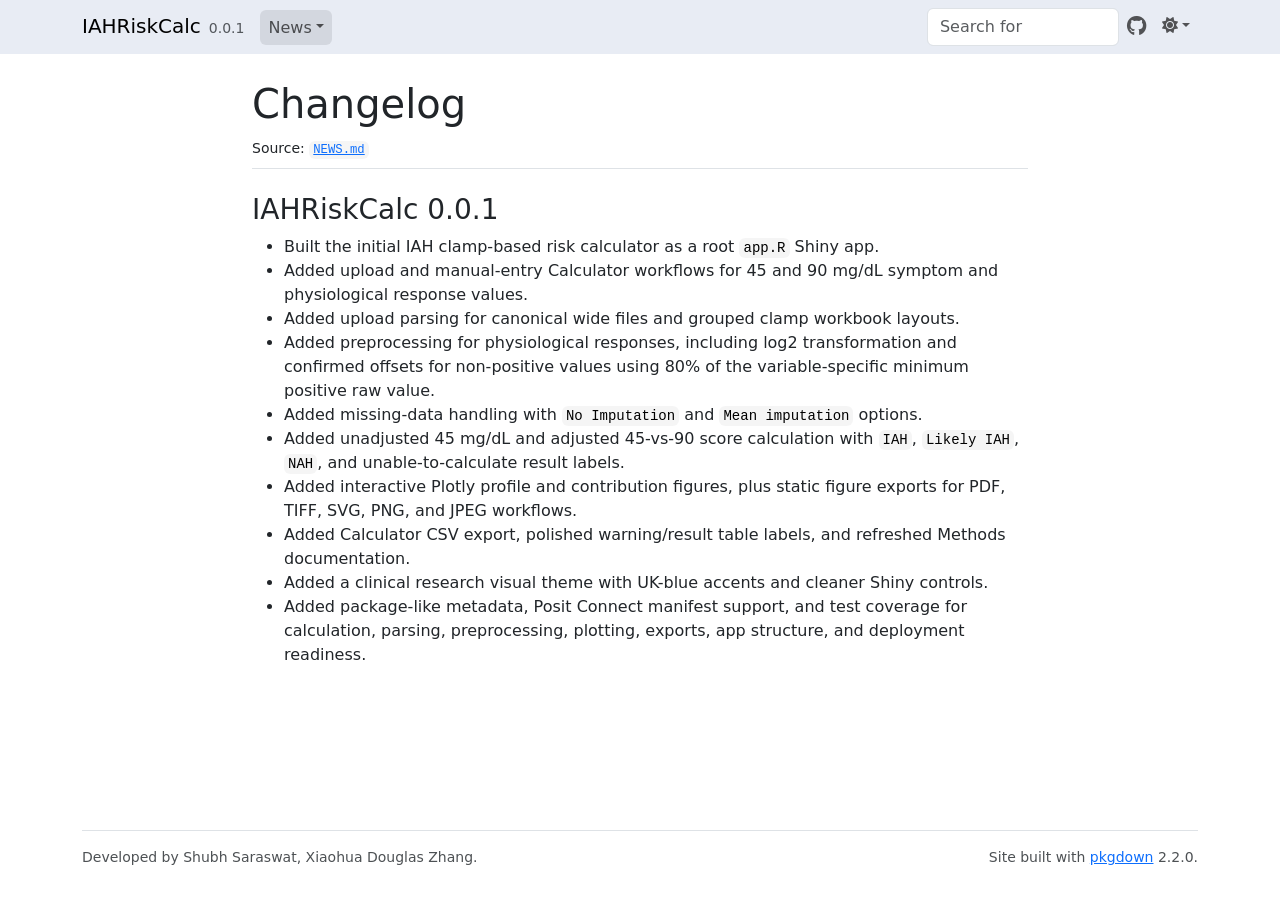
==== news/index.html @ 63786568 "Deploying to gh-pages from @ ZhangLabUKY/IAHRiskCalc@b5d1831504903b84700feb56e6393e69dae9fe4d 🚀" ====
<!DOCTYPE html>
<!-- Generated by pkgdown: do not edit by hand --><html lang="en-US"><head><meta http-equiv="Content-Type" content="text/html; charset=UTF-8"><meta charset="utf-8"><meta http-equiv="X-UA-Compatible" content="IE=edge"><meta name="viewport" content="width=device-width, initial-scale=1, shrink-to-fit=no"><title>Changelog • IAHRiskCalc</title><script src="../lightswitch.js"></script><script src="../deps/jquery-3.6.0/jquery-3.6.0.min.js"></script><meta name="viewport" content="width=device-width, initial-scale=1, shrink-to-fit=no"><link href="../deps/bootstrap-5.3.8/bootstrap.min.css" rel="stylesheet"><script src="../deps/bootstrap-5.3.8/bootstrap.bundle.min.js"></script><link href="../deps/font-awesome-6.5.2/css/all.min.css" rel="stylesheet"><link href="../deps/font-awesome-6.5.2/css/v4-shims.min.css" rel="stylesheet"><script src="../deps/headroom-0.11.0/headroom.min.js"></script><script src="../deps/headroom-0.11.0/jQuery.headroom.min.js"></script><script src="../deps/bootstrap-toc-1.0.1/bootstrap-toc.min.js"></script><script src="../deps/clipboard.js-2.0.11/clipboard.min.js"></script><script src="../deps/search-1.0.0/autocomplete.jquery.min.js"></script><script src="../deps/search-1.0.0/fuse.min.js"></script><script src="../deps/search-1.0.0/mark.min.js"></script><!-- pkgdown --><script src="../pkgdown.js"></script><meta property="og:title" content="Changelog"></head><body>
    <a href="#main" class="visually-hidden-focusable">Skip to contents</a>


    <nav class="navbar navbar-expand-lg fixed-top " aria-label="Site navigation"><div class="container">

    <a class="navbar-brand me-2" href="../index.html">IAHRiskCalc</a>

    <small class="nav-text text-muted me-auto" data-bs-toggle="tooltip" data-bs-placement="bottom" title="Released version">0.0.1</small>


    <button class="navbar-toggler" type="button" data-bs-toggle="collapse" data-bs-target="#navbar" aria-controls="navbar" aria-expanded="false" aria-label="Toggle navigation">
      <span class="navbar-toggler-icon"></span>
    </button>

    <div id="navbar" class="collapse navbar-collapse ms-3">
      <ul class="navbar-nav me-auto"><li class="active nav-item dropdown">
  <button class="nav-link dropdown-toggle" type="button" id="dropdown-news" data-bs-toggle="dropdown" aria-expanded="false" aria-haspopup="true">News</button>
  <ul class="dropdown-menu" aria-labelledby="dropdown-news"><li><a class="dropdown-item" href="../news/index.html">Changelog</a></li>
  </ul></li>
      </ul><ul class="navbar-nav"><li class="nav-item"><form class="form-inline" role="search">
 <input class="form-control" type="search" name="search-input" id="search-input" autocomplete="off" aria-label="Search site" placeholder="Search for" data-search-index="../search.json"></form></li>
<li class="nav-item"><a class="external-link nav-link" href="https://github.com/ZhangLabUKY/IAHRiskCalc/" aria-label="GitHub"><span class="fa fab fa-github fa-lg"></span></a></li>
<li class="nav-item dropdown">
  <button class="nav-link dropdown-toggle" type="button" id="dropdown-lightswitch" data-bs-toggle="dropdown" aria-expanded="false" aria-haspopup="true" aria-label="Light switch"><span class="fa fa-sun"></span></button>
  <ul class="dropdown-menu dropdown-menu-end" aria-labelledby="dropdown-lightswitch"><li><button class="dropdown-item" data-bs-theme-value="light"><span class="fa fa-sun"></span> Light</button></li>
    <li><button class="dropdown-item" data-bs-theme-value="dark"><span class="fa fa-moon"></span> Dark</button></li>
    <li><button class="dropdown-item" data-bs-theme-value="auto"><span class="fa fa-adjust"></span> Auto</button></li>
  </ul></li>
      </ul></div>


  </div>
</nav><div class="container template-news">
<div class="row">
  <main id="main" class="col-md-9"><div class="page-header">

      <h1>Changelog</h1>
      <small>Source: <a href="https://github.com/ZhangLabUKY/IAHRiskCalc/blob/master/NEWS.md" class="external-link"><code>NEWS.md</code></a></small>
    </div>

    <div class="section level2">
<h2 class="pkg-version" data-toc-text="0.0.1" id="iahriskcalc-001">IAHRiskCalc 0.0.1<a class="anchor" aria-label="anchor" href="#iahriskcalc-001"></a></h2>
<ul><li>Built the initial IAH clamp-based risk calculator as a root <code>app.R</code> Shiny app.</li>
<li>Added upload and manual-entry Calculator workflows for 45 and 90 mg/dL symptom and physiological response values.</li>
<li>Added upload parsing for canonical wide files and grouped clamp workbook layouts.</li>
<li>Added preprocessing for physiological responses, including log2 transformation and confirmed offsets for non-positive values using 80% of the variable-specific minimum positive raw value.</li>
<li>Added missing-data handling with <code>No Imputation</code> and <code>Mean imputation</code> options.</li>
<li>Added unadjusted 45 mg/dL and adjusted 45-vs-90 score calculation with <code>IAH</code>, <code>Likely IAH</code>, <code>NAH</code>, and unable-to-calculate result labels.</li>
<li>Added interactive Plotly profile and contribution figures, plus static figure exports for PDF, TIFF, SVG, PNG, and JPEG workflows.</li>
<li>Added Calculator CSV export, polished warning/result table labels, and refreshed Methods documentation.</li>
<li>Added a clinical research visual theme with UK-blue accents and cleaner Shiny controls.</li>
<li>Added package-like metadata, Posit Connect manifest support, and test coverage for calculation, parsing, preprocessing, plotting, exports, app structure, and deployment readiness.</li>
</ul></div>
  </main></div>


    <footer><div class="pkgdown-footer-left">
  <p>Developed by Shubh Saraswat, Xiaohua Douglas Zhang.</p>
</div>

<div class="pkgdown-footer-right">
  <p>Site built with <a href="https://pkgdown.r-lib.org/" class="external-link">pkgdown</a> 2.2.0.</p>
</div>

    </footer></div>





  </body></html>
---- deps/font-awesome-6.5.2/css/v4-shims.min.css ----
/*!
 * Font Awesome Free 6.5.2 by @fontawesome - https://fontawesome.com
 * License - https://fontawesome.com/license/free (Icons: CC BY 4.0, Fonts: SIL OFL 1.1, Code: MIT License)
 * Copyright 2024 Fonticons, Inc.
 */
.fa.fa-glass:before{content:"\f000"}.fa.fa-envelope-o{font-family:"Font Awesome 6 Free";font-weight:400}.fa.fa-envelope-o:before{content:"\f0e0"}.fa.fa-star-o{font-family:"Font Awesome 6 Free";font-weight:400}.fa.fa-star-o:before{content:"\f005"}.fa.fa-close:before,.fa.fa-remove:before{content:"\f00d"}.fa.fa-gear:before{content:"\f013"}.fa.fa-trash-o{font-family:"Font Awesome 6 Free";font-weight:400}.fa.fa-trash-o:before{content:"\f2ed"}.fa.fa-home:before{content:"\f015"}.fa.fa-file-o{font-family:"Font Awesome 6 Free";font-weight:400}.fa.fa-file-o:before{content:"\f15b"}.fa.fa-clock-o{font-family:"Font Awesome 6 Free";font-weight:400}.fa.fa-clock-o:before{content:"\f017"}.fa.fa-arrow-circle-o-down{font-family:"Font Awesome 6 Free";font-weight:400}.fa.fa-arrow-circle-o-down:before{content:"\f358"}.fa.fa-arrow-circle-o-up{font-family:"Font Awesome 6 Free";font-weight:400}.fa.fa-arrow-circle-o-up:before{content:"\f35b"}.fa.fa-play-circle-o{font-family:"Font Awesome 6 Free";font-weight:400}.fa.fa-play-circle-o:before{content:"\f144"}.fa.fa-repeat:before,.fa.fa-rotate-right:before{content:"\f01e"}.fa.fa-refresh:before{content:"\f021"}.fa.fa-list-alt{font-family:"Font Awesome 6 Free";font-weight:400}.fa.fa-list-alt:before{content:"\f022"}.fa.fa-dedent:before{content:"\f03b"}.fa.fa-video-camera:before{content:"\f03d"}.fa.fa-picture-o{font-family:"Font Awesome 6 Free";font-weight:400}.fa.fa-picture-o:before{content:"\f03e"}.fa.fa-photo{font-family:"Font Awesome 6 Free";font-weight:400}.fa.fa-photo:before{content:"\f03e"}.fa.fa-image{font-family:"Font Awesome 6 Free";font-weight:400}.fa.fa-image:before{content:"\f03e"}.fa.fa-map-marker:before{content:"\f3c5"}.fa.fa-pencil-square-o{font-family:"Font Awesome 6 Free";font-weight:400}.fa.fa-pencil-square-o:before{content:"\f044"}.fa.fa-edit{font-family:"Font Awesome 6 Free";font-weight:400}.fa.fa-edit:before{content:"\f044"}.fa.fa-share-square-o:before{content:"\f14d"}.fa.fa-check-square-o{font-family:"Font Awesome 6 Free";font-weight:400}.fa.fa-check-square-o:before{content:"\f14a"}.fa.fa-arrows:before{content:"\f0b2"}.fa.fa-times-circle-o{font-family:"Font Awesome 6 Free";font-weight:400}.fa.fa-times-circle-o:before{content:"\f057"}.fa.fa-check-circle-o{font-family:"Font Awesome 6 Free";font-weight:400}.fa.fa-check-circle-o:before{content:"\f058"}.fa.fa-mail-forward:before{content:"\f064"}.fa.fa-expand:before{content:"\f424"}.fa.fa-compress:before{content:"\f422"}.fa.fa-eye,.fa.fa-eye-slash{font-family:"Font Awesome 6 Free";font-weight:400}.fa.fa-warning:before{content:"\f071"}.fa.fa-calendar:before{content:"\f073"}.fa.fa-arrows-v:before{content:"\f338"}.fa.fa-arrows-h:before{content:"\f337"}.fa.fa-bar-chart-o:before,.fa.fa-bar-chart:before{content:"\e0e3"}.fa.fa-twitter-square{font-family:"Font Awesome 6 Brands";font-weight:400}.fa.fa-twitter-square:before{content:"\f081"}.fa.fa-facebook-square{font-family:"Font Awesome 6 Brands";font-weight:400}.fa.fa-facebook-square:before{content:"\f082"}.fa.fa-gears:before{content:"\f085"}.fa.fa-thumbs-o-up{font-family:"Font Awesome 6 Free";font-weight:400}.fa.fa-thumbs-o-up:before{content:"\f164"}.fa.fa-thumbs-o-down{font-family:"Font Awesome 6 Free";font-weight:400}.fa.fa-thumbs-o-down:before{content:"\f165"}.fa.fa-heart-o{font-family:"Font Awesome 6 Free";font-weight:400}.fa.fa-heart-o:before{content:"\f004"}.fa.fa-sign-out:before{content:"\f2f5"}.fa.fa-linkedin-square{font-family:"Font Awesome 6 Brands";font-weight:400}.fa.fa-linkedin-square:before{content:"\f08c"}.fa.fa-thumb-tack:before{content:"\f08d"}.fa.fa-external-link:before{content:"\f35d"}.fa.fa-sign-in:before{content:"\f2f6"}.fa.fa-github-square{font-family:"Font Awesome 6 Brands";font-weight:400}.fa.fa-github-square:before{content:"\f092"}.fa.fa-lemon-o{font-family:"Font Awesome 6 Free";font-weight:400}.fa.fa-lemon-o:before{content:"\f094"}.fa.fa-square-o{font-family:"Font Awesome 6 Free";font-weight:400}.fa.fa-square-o:before{content:"\f0c8"}.fa.fa-bookmark-o{font-family:"Font Awesome 6 Free";font-weight:400}.fa.fa-bookmark-o:before{content:"\f02e"}.fa.fa-facebook,.fa.fa-twitter{font-family:"Font Awesome 6 Brands";font-weight:400}.fa.fa-facebook:before{content:"\f39e"}.fa.fa-facebook-f{font-family:"Font Awesome 6 Brands";font-weight:400}.fa.fa-facebook-f:before{content:"\f39e"}.fa.fa-github{font-family:"Font Awesome 6 Brands";font-weight:400}.fa.fa-credit-card{font-family:"Font Awesome 6 Free";font-weight:400}.fa.fa-feed:before{content:"\f09e"}.fa.fa-hdd-o{font-family:"Font Awesome 6 Free";font-weight:400}.fa.fa-hdd-o:before{content:"\f0a0"}.fa.fa-hand-o-right{font-family:"Font Awesome 6 Free";font-weight:400}.fa.fa-hand-o-right:before{content:"\f0a4"}.fa.fa-hand-o-left{font-family:"Font Awesome 6 Free";font-weight:400}.fa.fa-hand-o-left:before{content:"\f0a5"}.fa.fa-hand-o-up{font-family:"Font Awesome 6 Free";font-weight:400}.fa.fa-hand-o-up:before{content:"\f0a6"}.fa.fa-hand-o-down{font-family:"Font Awesome 6 Free";font-weight:400}.fa.fa-hand-o-down:before{content:"\f0a7"}.fa.fa-globe:before{content:"\f57d"}.fa.fa-tasks:before{content:"\f828"}.fa.fa-arrows-alt:before{content:"\f31e"}.fa.fa-group:before{content:"\f0c0"}.fa.fa-chain:before{content:"\f0c1"}.fa.fa-cut:before{content:"\f0c4"}.fa.fa-files-o{font-family:"Font Awesome 6 Free";font-weight:400}.fa.fa-files-o:before{content:"\f0c5"}.fa.fa-floppy-o{font-family:"Font Awesome 6 Free";font-weight:400}.fa.fa-floppy-o:before{content:"\f0c7"}.fa.fa-save{font-family:"Font Awesome 6 Free";font-weight:400}.fa.fa-save:before{content:"\f0c7"}.fa.fa-navicon:before,.fa.fa-reorder:before{content:"\f0c9"}.fa.fa-magic:before{content:"\e2ca"}.fa.fa-pinterest,.fa.fa-pinterest-square{font-family:"Font Awesome 6 Brands";font-weight:400}.fa.fa-pinterest-square:before{content:"\f0d3"}.fa.fa-google-plus-square{font-family:"Font Awesome 6 Brands";font-weight:400}.fa.fa-google-plus-square:before{content:"\f0d4"}.fa.fa-google-plus{font-family:"Font Awesome 6 Brands";font-weight:400}.fa.fa-google-plus:before{content:"\f0d5"}.fa.fa-money:before{content:"\f3d1"}.fa.fa-unsorted:before{content:"\f0dc"}.fa.fa-sort-desc:before{content:"\f0dd"}.fa.fa-sort-asc:before{content:"\f0de"}.fa.fa-linkedin{font-family:"Font Awesome 6 Brands";font-weight:400}.fa.fa-linkedin:before{content:"\f0e1"}.fa.fa-rotate-left:before{content:"\f0e2"}.fa.fa-legal:before{content:"\f0e3"}.fa.fa-dashboard:before,.fa.fa-tachometer:before{content:"\f625"}.fa.fa-comment-o{font-family:"Font Awesome 6 Free";font-weight:400}.fa.fa-comment-o:before{content:"\f075"}.fa.fa-comments-o{font-family:"Font Awesome 6 Free";font-weight:400}.fa.fa-comments-o:before{content:"\f086"}.fa.fa-flash:before{content:"\f0e7"}.fa.fa-clipboard:before{content:"\f0ea"}.fa.fa-lightbulb-o{font-family:"Font Awesome 6 Free";font-weight:400}.fa.fa-lightbulb-o:before{content:"\f0eb"}.fa.fa-exchange:before{content:"\f362"}.fa.fa-cloud-download:before{content:"\f0ed"}.fa.fa-cloud-upload:before{content:"\f0ee"}.fa.fa-bell-o{font-family:"Font Awesome 6 Free";font-weight:400}.fa.fa-bell-o:before{content:"\f0f3"}.fa.fa-cutlery:before{content:"\f2e7"}.fa.fa-file-text-o{font-family:"Font Awesome 6 Free";font-weight:400}.fa.fa-file-text-o:before{content:"\f15c"}.fa.fa-building-o{font-family:"Font Awesome 6 Free";font-weight:400}.fa.fa-building-o:before{content:"\f1ad"}.fa.fa-hospital-o{font-family:"Font Awesome 6 Free";font-weight:400}.fa.fa-hospital-o:before{content:"\f0f8"}.fa.fa-tablet:before{content:"\f3fa"}.fa.fa-mobile-phone:before,.fa.fa-mobile:before{content:"\f3cd"}.fa.fa-circle-o{font-family:"Font Awesome 6 Free";font-weight:400}.fa.fa-circle-o:before{content:"\f111"}.fa.fa-mail-reply:before{content:"\f3e5"}.fa.fa-github-alt{font-family:"Font Awesome 6 Brands";font-weight:400}.fa.fa-folder-o{font-family:"Font Awesome 6 Free";font-weight:400}.fa.fa-folder-o:before{content:"\f07b"}.fa.fa-folder-open-o{font-family:"Font Awesome 6 Free";font-weight:400}.fa.fa-folder-open-o:before{content:"\f07c"}.fa.fa-smile-o{font-family:"Font Awesome 6 Free";font-weight:400}.fa.fa-smile-o:before{content:"\f118"}.fa.fa-frown-o{font-family:"Font Awesome 6 Free";font-weight:400}.fa.fa-frown-o:before{content:"\f119"}.fa.fa-meh-o{font-family:"Font Awesome 6 Free";font-weight:400}.fa.fa-meh-o:before{content:"\f11a"}.fa.fa-keyboard-o{font-family:"Font Awesome 6 Free";font-weight:400}.fa.fa-keyboard-o:before{content:"\f11c"}.fa.fa-flag-o{font-family:"Font Awesome 6 Free";font-weight:400}.fa.fa-flag-o:before{content:"\f024"}.fa.fa-mail-reply-all:before{content:"\f122"}.fa.fa-star-half-o{font-family:"Font Awesome 6 Free";font-weight:400}.fa.fa-star-half-o:before{content:"\f5c0"}.fa.fa-star-half-empty{font-family:"Font Awesome 6 Free";font-weight:400}.fa.fa-star-half-empty:before{content:"\f5c0"}.fa.fa-star-half-full{font-family:"Font Awesome 6 Free";font-weight:400}.fa.fa-star-half-full:before{content:"\f5c0"}.fa.fa-code-fork:before{content:"\f126"}.fa.fa-chain-broken:before,.fa.fa-unlink:before{content:"\f127"}.fa.fa-calendar-o{font-family:"Font Awesome 6 Free";font-weight:400}.fa.fa-calendar-o:before{content:"\f133"}.fa.fa-css3,.fa.fa-html5,.fa.fa-maxcdn{font-family:"Font Awesome 6 Brands";font-weight:400}.fa.fa-unlock-alt:before{content:"\f09c"}.fa.fa-minus-square-o{font-family:"Font Awesome 6 Free";font-weight:400}.fa.fa-minus-square-o:before{content:"\f146"}.fa.fa-level-up:before{content:"\f3bf"}.fa.fa-level-down:before{content:"\f3be"}.fa.fa-pencil-square:before{content:"\f14b"}.fa.fa-external-link-square:before{content:"\f360"}.fa.fa-compass{font-family:"Font Awesome 6 Free";font-weight:400}.fa.fa-caret-square-o-down{font-family:"Font Awesome 6 Free";font-weight:400}.fa.fa-caret-square-o-down:before{content:"\f150"}.fa.fa-toggle-down{font-family:"Font Awesome 6 Free";font-weight:400}.fa.fa-toggle-down:before{content:"\f150"}.fa.fa-caret-square-o-up{font-family:"Font Awesome 6 Free";font-weight:400}.fa.fa-caret-square-o-up:before{content:"\f151"}.fa.fa-toggle-up{font-family:"Font Awesome 6 Free";font-weight:400}.fa.fa-toggle-up:before{content:"\f151"}.fa.fa-caret-square-o-right{font-family:"Font Awesome 6 Free";font-weight:400}.fa.fa-caret-square-o-right:before{content:"\f152"}.fa.fa-toggle-right{font-family:"Font Awesome 6 Free";font-weight:400}.fa.fa-toggle-right:before{content:"\f152"}.fa.fa-eur:before,.fa.fa-euro:before{content:"\f153"}.fa.fa-gbp:before{content:"\f154"}.fa.fa-dollar:before,.fa.fa-usd:before{content:"\24"}.fa.fa-inr:before,.fa.fa-rupee:before{content:"\e1bc"}.fa.fa-cny:before,.fa.fa-jpy:before,.fa.fa-rmb:before,.fa.fa-yen:before{content:"\f157"}.fa.fa-rouble:before,.fa.fa-rub:before,.fa.fa-ruble:before{content:"\f158"}.fa.fa-krw:before,.fa.fa-won:before{content:"\f159"}.fa.fa-bitcoin,.fa.fa-btc{font-family:"Font Awesome 6 Brands";font-weight:400}.fa.fa-bitcoin:before{content:"\f15a"}.fa.fa-file-text:before{content:"\f15c"}.fa.fa-sort-alpha-asc:before{content:"\f15d"}.fa.fa-sort-alpha-desc:before{content:"\f881"}.fa.fa-sort-amount-asc:before{content:"\f884"}.fa.fa-sort-amount-desc:before{content:"\f160"}.fa.fa-sort-numeric-asc:before{content:"\f162"}.fa.fa-sort-numeric-desc:before{content:"\f886"}.fa.fa-youtube-square{font-family:"Font Awesome 6 Brands";font-weight:400}.fa.fa-youtube-square:before{content:"\f431"}.fa.fa-xing,.fa.fa-xing-square,.fa.fa-youtube{font-family:"Font Awesome 6 Brands";font-weight:400}.fa.fa-xing-square:before{content:"\f169"}.fa.fa-youtube-play{font-family:"Font Awesome 6 Brands";font-weight:400}.fa.fa-youtube-play:before{content:"\f167"}.fa.fa-adn,.fa.fa-bitbucket,.fa.fa-bitbucket-square,.fa.fa-dropbox,.fa.fa-flickr,.fa.fa-instagram,.fa.fa-stack-overflow{font-family:"Font Awesome 6 Brands";font-weight:400}.fa.fa-bitbucket-square:before{content:"\f171"}.fa.fa-tumblr,.fa.fa-tumblr-square{font-family:"Font Awesome 6 Brands";font-weight:400}.fa.fa-tumblr-square:before{content:"\f174"}.fa.fa-long-arrow-down:before{content:"\f309"}.fa.fa-long-arrow-up:before{content:"\f30c"}.fa.fa-long-arrow-left:before{content:"\f30a"}.fa.fa-long-arrow-right:before{content:"\f30b"}.fa.fa-android,.fa.fa-apple,.fa.fa-dribbble,.fa.fa-foursquare,.fa.fa-gittip,.fa.fa-gratipay,.fa.fa-linux,.fa.fa-skype,.fa.fa-trello,.fa.fa-windows{font-family:"Font Awesome 6 Brands";font-weight:400}.fa.fa-gittip:before{content:"\f184"}.fa.fa-sun-o{font-family:"Font Awesome 6 Free";font-weight:400}.fa.fa-sun-o:before{content:"\f185"}.fa.fa-moon-o{font-family:"Font Awesome 6 Free";font-weight:400}.fa.fa-moon-o:before{content:"\f186"}.fa.fa-pagelines,.fa.fa-renren,.fa.fa-stack-exchange,.fa.fa-vk,.fa.fa-weibo{font-family:"Font Awesome 6 Brands";font-weight:400}.fa.fa-arrow-circle-o-right{font-family:"Font Awesome 6 Free";font-weight:400}.fa.fa-arrow-circle-o-right:before{content:"\f35a"}.fa.fa-arrow-circle-o-left{font-family:"Font Awesome 6 Free";font-weight:400}.fa.fa-arrow-circle-o-left:before{content:"\f359"}.fa.fa-caret-square-o-left{font-family:"Font Awesome 6 Free";font-weight:400}.fa.fa-caret-square-o-left:before{content:"\f191"}.fa.fa-toggle-left{font-family:"Font Awesome 6 Free";font-weight:400}.fa.fa-toggle-left:before{content:"\f191"}.fa.fa-dot-circle-o{font-family:"Font Awesome 6 Free";font-weight:400}.fa.fa-dot-circle-o:before{content:"\f192"}.fa.fa-vimeo-square{font-family:"Font Awesome 6 Brands";font-weight:400}.fa.fa-vimeo-square:before{content:"\f194"}.fa.fa-try:before,.fa.fa-turkish-lira:before{content:"\e2bb"}.fa.fa-plus-square-o{font-family:"Font Awesome 6 Free";font-weight:400}.fa.fa-plus-square-o:before{content:"\f0fe"}.fa.fa-openid,.fa.fa-slack,.fa.fa-wordpress{font-family:"Font Awesome 6 Brands";font-weight:400}.fa.fa-bank:before,.fa.fa-institution:before{content:"\f19c"}.fa.fa-mortar-board:before{content:"\f19d"}.fa.fa-google,.fa.fa-reddit,.fa.fa-reddit-square,.fa.fa-yahoo{font-family:"Font Awesome 6 Brands";font-weight:400}.fa.fa-reddit-square:before{content:"\f1a2"}.fa.fa-behance,.fa.fa-behance-square,.fa.fa-delicious,.fa.fa-digg,.fa.fa-drupal,.fa.fa-joomla,.fa.fa-pied-piper-alt,.fa.fa-pied-piper-pp,.fa.fa-stumbleupon,.fa.fa-stumbleupon-circle{font-family:"Font Awesome 6 Brands";font-weight:400}.fa.fa-behance-square:before{content:"\f1b5"}.fa.fa-steam,.fa.fa-steam-square{font-family:"Font Awesome 6 Brands";font-weight:400}.fa.fa-steam-square:before{content:"\f1b7"}.fa.fa-automobile:before{content:"\f1b9"}.fa.fa-cab:before{content:"\f1ba"}.fa.fa-deviantart,.fa.fa-soundcloud,.fa.fa-spotify{font-family:"Font Awesome 6 Brands";font-weight:400}.fa.fa-file-pdf-o{font-family:"Font Awesome 6 Free";font-weight:400}.fa.fa-file-pdf-o:before{content:"\f1c1"}.fa.fa-file-word-o{font-family:"Font Awesome 6 Free";font-weight:400}.fa.fa-file-word-o:before{content:"\f1c2"}.fa.fa-file-excel-o{font-family:"Font Awesome 6 Free";font-weight:400}.fa.fa-file-excel-o:before{content:"\f1c3"}.fa.fa-file-powerpoint-o{font-family:"Font Awesome 6 Free";font-weight:400}.fa.fa-file-powerpoint-o:before{content:"\f1c4"}.fa.fa-file-image-o{font-family:"Font Awesome 6 Free";font-weight:400}.fa.fa-file-image-o:before{content:"\f1c5"}.fa.fa-file-photo-o{font-family:"Font Awesome 6 Free";font-weight:400}.fa.fa-file-photo-o:before{content:"\f1c5"}.fa.fa-file-picture-o{font-family:"Font Awesome 6 Free";font-weight:400}.fa.fa-file-picture-o:before{content:"\f1c5"}.fa.fa-file-archive-o{font-family:"Font Awesome 6 Free";font-weight:400}.fa.fa-file-archive-o:before{content:"\f1c6"}.fa.fa-file-zip-o{font-family:"Font Awesome 6 Free";font-weight:400}.fa.fa-file-zip-o:before{content:"\f1c6"}.fa.fa-file-audio-o{font-family:"Font Awesome 6 Free";font-weight:400}.fa.fa-file-audio-o:before{content:"\f1c7"}.fa.fa-file-sound-o{font-family:"Font Awesome 6 Free";font-weight:400}.fa.fa-file-sound-o:before{content:"\f1c7"}.fa.fa-file-video-o{font-family:"Font Awesome 6 Free";font-weight:400}.fa.fa-file-video-o:before{content:"\f1c8"}.fa.fa-file-movie-o{font-family:"Font Awesome 6 Free";font-weight:400}.fa.fa-file-movie-o:before{content:"\f1c8"}.fa.fa-file-code-o{font-family:"Font Awesome 6 Free";font-weight:400}.fa.fa-file-code-o:before{content:"\f1c9"}.fa.fa-codepen,.fa.fa-jsfiddle,.fa.fa-vine{font-family:"Font Awesome 6 Brands";font-weight:400}.fa.fa-life-bouy:before,.fa.fa-life-buoy:before,.fa.fa-life-saver:before,.fa.fa-support:before{content:"\f1cd"}.fa.fa-circle-o-notch:before{content:"\f1ce"}.fa.fa-ra,.fa.fa-rebel{font-family:"Font Awesome 6 Brands";font-weight:400}.fa.fa-ra:before{content:"\f1d0"}.fa.fa-resistance{font-family:"Font Awesome 6 Brands";font-weight:400}.fa.fa-resistance:before{content:"\f1d0"}.fa.fa-empire,.fa.fa-ge{font-family:"Font Awesome 6 Brands";font-weight:400}.fa.fa-ge:before{content:"\f1d1"}.fa.fa-git-square{font-family:"Font Awesome 6 Brands";font-weight:400}.fa.fa-git-square:before{content:"\f1d2"}.fa.fa-git,.fa.fa-hacker-news,.fa.fa-y-combinator-square{font-family:"Font Awesome 6 Brands";font-weight:400}.fa.fa-y-combinator-square:before{content:"\f1d4"}.fa.fa-yc-square{font-family:"Font Awesome 6 Brands";font-weight:400}.fa.fa-yc-square:before{content:"\f1d4"}.fa.fa-qq,.fa.fa-tencent-weibo,.fa.fa-wechat,.fa.fa-weixin{font-family:"Font Awesome 6 Brands";font-weight:400}.fa.fa-wechat:before{content:"\f1d7"}.fa.fa-send:before{content:"\f1d8"}.fa.fa-paper-plane-o{font-family:"Font Awesome 6 Free";font-weight:400}.fa.fa-paper-plane-o:before{content:"\f1d8"}.fa.fa-send-o{font-family:"Font Awesome 6 Free";font-weight:400}.fa.fa-send-o:before{content:"\f1d8"}.fa.fa-circle-thin{font-family:"Font Awesome 6 Free";font-weight:400}.fa.fa-circle-thin:before{content:"\f111"}.fa.fa-header:before{content:"\f1dc"}.fa.fa-futbol-o{font-family:"Font Awesome 6 Free";font-weight:400}.fa.fa-futbol-o:before{content:"\f1e3"}.fa.fa-soccer-ball-o{font-family:"Font Awesome 6 Free";font-weight:400}.fa.fa-soccer-ball-o:before{content:"\f1e3"}.fa.fa-slideshare,.fa.fa-twitch,.fa.fa-yelp{font-family:"Font Awesome 6 Brands";font-weight:400}.fa.fa-newspaper-o{font-family:"Font Awesome 6 Free";font-weight:400}.fa.fa-newspaper-o:before{content:"\f1ea"}.fa.fa-cc-amex,.fa.fa-cc-discover,.fa.fa-cc-mastercard,.fa.fa-cc-paypal,.fa.fa-cc-stripe,.fa.fa-cc-visa,.fa.fa-google-wallet,.fa.fa-paypal{font-family:"Font Awesome 6 Brands";font-weight:400}.fa.fa-bell-slash-o{font-family:"Font Awesome 6 Free";font-weight:400}.fa.fa-bell-slash-o:before{content:"\f1f6"}.fa.fa-trash:before{content:"\f2ed"}.fa.fa-copyright{font-family:"Font Awesome 6 Free";font-weight:400}.fa.fa-eyedropper:before{content:"\f1fb"}.fa.fa-area-chart:before{content:"\f1fe"}.fa.fa-pie-chart:before{content:"\f200"}.fa.fa-line-chart:before{content:"\f201"}.fa.fa-lastfm,.fa.fa-lastfm-square{font-family:"Font Awesome 6 Brands";font-weight:400}.fa.fa-lastfm-square:before{content:"\f203"}.fa.fa-angellist,.fa.fa-ioxhost{font-family:"Font Awesome 6 Brands";font-weight:400}.fa.fa-cc{font-family:"Font Awesome 6 Free";font-weight:400}.fa.fa-cc:before{content:"\f20a"}.fa.fa-ils:before,.fa.fa-shekel:before,.fa.fa-sheqel:before{content:"\f20b"}.fa.fa-buysellads,.fa.fa-connectdevelop,.fa.fa-dashcube,.fa.fa-forumbee,.fa.fa-leanpub,.fa.fa-sellsy,.fa.fa-shirtsinbulk,.fa.fa-simplybuilt,.fa.fa-skyatlas{font-family:"Font Awesome 6 Brands";font-weight:400}.fa.fa-diamond{font-family:"Font Awesome 6 Free";font-weight:400}.fa.fa-diamond:before{content:"\f3a5"}.fa.fa-intersex:before,.fa.fa-transgender:before{content:"\f224"}.fa.fa-transgender-alt:before{content:"\f225"}.fa.fa-facebook-official{font-family:"Font Awesome 6 Brands";font-weight:400}.fa.fa-facebook-official:before{content:"\f09a"}.fa.fa-pinterest-p,.fa.fa-whatsapp{font-family:"Font Awesome 6 Brands";font-weight:400}.fa.fa-hotel:before{content:"\f236"}.fa.fa-medium,.fa.fa-viacoin,.fa.fa-y-combinator,.fa.fa-yc{font-family:"Font Awesome 6 Brands";font-weight:400}.fa.fa-yc:before{content:"\f23b"}.fa.fa-expeditedssl,.fa.fa-opencart,.fa.fa-optin-monster{font-family:"Font Awesome 6 Brands";font-weight:400}.fa.fa-battery-4:before,.fa.fa-battery:before{content:"\f240"}.fa.fa-battery-3:before{content:"\f241"}.fa.fa-battery-2:before{content:"\f242"}.fa.fa-battery-1:before{content:"\f243"}.fa.fa-battery-0:before{content:"\f244"}.fa.fa-object-group,.fa.fa-object-ungroup,.fa.fa-sticky-note-o{font-family:"Font Awesome 6 Free";font-weight:400}.fa.fa-sticky-note-o:before{content:"\f249"}.fa.fa-cc-diners-club,.fa.fa-cc-jcb{font-family:"Font Awesome 6 Brands";font-weight:400}.fa.fa-clone{font-family:"Font Awesome 6 Free";font-weight:400}.fa.fa-hourglass-o:before{content:"\f254"}.fa.fa-hourglass-1:before{content:"\f251"}.fa.fa-hourglass-2:before{content:"\f252"}.fa.fa-hourglass-3:before{content:"\f253"}.fa.fa-hand-rock-o{font-family:"Font Awesome 6 Free";font-weight:400}.fa.fa-hand-rock-o:before{content:"\f255"}.fa.fa-hand-grab-o{font-family:"Font Awesome 6 Free";font-weight:400}.fa.fa-hand-grab-o:before{content:"\f255"}.fa.fa-hand-paper-o{font-family:"Font Awesome 6 Free";font-weight:400}.fa.fa-hand-paper-o:before{content:"\f256"}.fa.fa-hand-stop-o{font-family:"Font Awesome 6 Free";font-weight:400}.fa.fa-hand-stop-o:before{content:"\f256"}.fa.fa-hand-scissors-o{font-family:"Font Awesome 6 Free";font-weight:400}.fa.fa-hand-scissors-o:before{content:"\f257"}.fa.fa-hand-lizard-o{font-family:"Font Awesome 6 Free";font-weight:400}.fa.fa-hand-lizard-o:before{content:"\f258"}.fa.fa-hand-spock-o{font-family:"Font Awesome 6 Free";font-weight:400}.fa.fa-hand-spock-o:before{content:"\f259"}.fa.fa-hand-pointer-o{font-family:"Font Awesome 6 Free";font-weight:400}.fa.fa-hand-pointer-o:before{content:"\f25a"}.fa.fa-hand-peace-o{font-family:"Font Awesome 6 Free";font-weight:400}.fa.fa-hand-peace-o:before{content:"\f25b"}.fa.fa-registered{font-family:"Font Awesome 6 Free";font-weight:400}.fa.fa-creative-commons,.fa.fa-gg,.fa.fa-gg-circle,.fa.fa-odnoklassniki,.fa.fa-odnoklassniki-square{font-family:"Font Awesome 6 Brands";font-weight:400}.fa.fa-odnoklassniki-square:before{content:"\f264"}.fa.fa-chrome,.fa.fa-firefox,.fa.fa-get-pocket,.fa.fa-internet-explorer,.fa.fa-opera,.fa.fa-safari,.fa.fa-wikipedia-w{font-family:"Font Awesome 6 Brands";font-weight:400}.fa.fa-television:before{content:"\f26c"}.fa.fa-500px,.fa.fa-amazon,.fa.fa-contao{font-family:"Font Awesome 6 Brands";font-weight:400}.fa.fa-calendar-plus-o{font-family:"Font Awesome 6 Free";font-weight:400}.fa.fa-calendar-plus-o:before{content:"\f271"}.fa.fa-calendar-minus-o{font-family:"Font Awesome 6 Free";font-weight:400}.fa.fa-calendar-minus-o:before{content:"\f272"}.fa.fa-calendar-times-o{font-family:"Font Awesome 6 Free";font-weight:400}.fa.fa-calendar-times-o:before{content:"\f273"}.fa.fa-calendar-check-o{font-family:"Font Awesome 6 Free";font-weight:400}.fa.fa-calendar-check-o:before{content:"\f274"}.fa.fa-map-o{font-family:"Font Awesome 6 Free";font-weight:400}.fa.fa-map-o:before{content:"\f279"}.fa.fa-commenting:before{content:"\f4ad"}.fa.fa-commenting-o{font-family:"Font Awesome 6 Free";font-weight:400}.fa.fa-commenting-o:before{content:"\f4ad"}.fa.fa-houzz,.fa.fa-vimeo{font-family:"Font Awesome 6 Brands";font-weight:400}.fa.fa-vimeo:before{content:"\f27d"}.fa.fa-black-tie,.fa.fa-edge,.fa.fa-fonticons,.fa.fa-reddit-alien{font-family:"Font Awesome 6 Brands";font-weight:400}.fa.fa-credit-card-alt:before{content:"\f09d"}.fa.fa-codiepie,.fa.fa-fort-awesome,.fa.fa-mixcloud,.fa.fa-modx,.fa.fa-product-hunt,.fa.fa-scribd,.fa.fa-usb{font-family:"Font Awesome 6 Brands";font-weight:400}.fa.fa-pause-circle-o{font-family:"Font Awesome 6 Free";font-weight:400}.fa.fa-pause-circle-o:before{content:"\f28b"}.fa.fa-stop-circle-o{font-family:"Font Awesome 6 Free";font-weight:400}.fa.fa-stop-circle-o:before{content:"\f28d"}.fa.fa-bluetooth,.fa.fa-bluetooth-b,.fa.fa-envira,.fa.fa-gitlab,.fa.fa-wheelchair-alt,.fa.fa-wpbeginner,.fa.fa-wpforms{font-family:"Font Awesome 6 Brands";font-weight:400}.fa.fa-wheelchair-alt:before{content:"\f368"}.fa.fa-question-circle-o{font-family:"Font Awesome 6 Free";font-weight:400}.fa.fa-question-circle-o:before{content:"\f059"}.fa.fa-volume-control-phone:before{content:"\f2a0"}.fa.fa-asl-interpreting:before{content:"\f2a3"}.fa.fa-deafness:before,.fa.fa-hard-of-hearing:before{content:"\f2a4"}.fa.fa-glide,.fa.fa-glide-g{font-family:"Font Awesome 6 Brands";font-weight:400}.fa.fa-signing:before{content:"\f2a7"}.fa.fa-viadeo,.fa.fa-viadeo-square{font-family:"Font Awesome 6 Brands";font-weight:400}.fa.fa-viadeo-square:before{content:"\f2aa"}.fa.fa-snapchat,.fa.fa-snapchat-ghost{font-family:"Font Awesome 6 Brands";font-weight:400}.fa.fa-snapchat-ghost:before{content:"\f2ab"}.fa.fa-snapchat-square{font-family:"Font Awesome 6 Brands";font-weight:400}.fa.fa-snapchat-square:before{content:"\f2ad"}.fa.fa-first-order,.fa.fa-google-plus-official,.fa.fa-pied-piper,.fa.fa-themeisle,.fa.fa-yoast{font-family:"Font Awesome 6 Brands";font-weight:400}.fa.fa-google-plus-official:before{content:"\f2b3"}.fa.fa-google-plus-circle{font-family:"Font Awesome 6 Brands";font-weight:400}.fa.fa-google-plus-circle:before{content:"\f2b3"}.fa.fa-fa,.fa.fa-font-awesome{font-family:"Font Awesome 6 Brands";font-weight:400}.fa.fa-fa:before{content:"\f2b4"}.fa.fa-handshake-o{font-family:"Font Awesome 6 Free";font-weight:400}.fa.fa-handshake-o:before{content:"\f2b5"}.fa.fa-envelope-open-o{font-family:"Font Awesome 6 Free";font-weight:400}.fa.fa-envelope-open-o:before{content:"\f2b6"}.fa.fa-linode{font-family:"Font Awesome 6 Brands";font-weight:400}.fa.fa-address-book-o{font-family:"Font Awesome 6 Free";font-weight:400}.fa.fa-address-book-o:before{content:"\f2b9"}.fa.fa-vcard:before{content:"\f2bb"}.fa.fa-address-card-o{font-family:"Font Awesome 6 Free";font-weight:400}.fa.fa-address-card-o:before{content:"\f2bb"}.fa.fa-vcard-o{font-family:"Font Awesome 6 Free";font-weight:400}.fa.fa-vcard-o:before{content:"\f2bb"}.fa.fa-user-circle-o{font-family:"Font Awesome 6 Free";font-weight:400}.fa.fa-user-circle-o:before{content:"\f2bd"}.fa.fa-user-o{font-family:"Font Awesome 6 Free";font-weight:400}.fa.fa-user-o:before{content:"\f007"}.fa.fa-id-badge{font-family:"Font Awesome 6 Free";font-weight:400}.fa.fa-drivers-license:before{content:"\f2c2"}.fa.fa-id-card-o{font-family:"Font Awesome 6 Free";font-weight:400}.fa.fa-id-card-o:before{content:"\f2c2"}.fa.fa-drivers-license-o{font-family:"Font Awesome 6 Free";font-weight:400}.fa.fa-drivers-license-o:before{content:"\f2c2"}.fa.fa-free-code-camp,.fa.fa-quora,.fa.fa-telegram{font-family:"Font Awesome 6 Brands";font-weight:400}.fa.fa-thermometer-4:before,.fa.fa-thermometer:before{content:"\f2c7"}.fa.fa-thermometer-3:before{content:"\f2c8"}.fa.fa-thermometer-2:before{content:"\f2c9"}.fa.fa-thermometer-1:before{content:"\f2ca"}.fa.fa-thermometer-0:before{content:"\f2cb"}.fa.fa-bathtub:before,.fa.fa-s15:before{content:"\f2cd"}.fa.fa-window-maximize,.fa.fa-window-restore{font-family:"Font Awesome 6 Free";font-weight:400}.fa.fa-times-rectangle:before{content:"\f410"}.fa.fa-window-close-o{font-family:"Font Awesome 6 Free";font-weight:400}.fa.fa-window-close-o:before{content:"\f410"}.fa.fa-times-rectangle-o{font-family:"Font Awesome 6 Free";font-weight:400}.fa.fa-times-rectangle-o:before{content:"\f410"}.fa.fa-bandcamp,.fa.fa-eercast,.fa.fa-etsy,.fa.fa-grav,.fa.fa-imdb,.fa.fa-ravelry{font-family:"Font Awesome 6 Brands";font-weight:400}.fa.fa-eercast:before{content:"\f2da"}.fa.fa-snowflake-o{font-family:"Font Awesome 6 Free";font-weight:400}.fa.fa-snowflake-o:before{content:"\f2dc"}.fa.fa-meetup,.fa.fa-superpowers,.fa.fa-wpexplorer{font-family:"Font Awesome 6 Brands";font-weight:400}
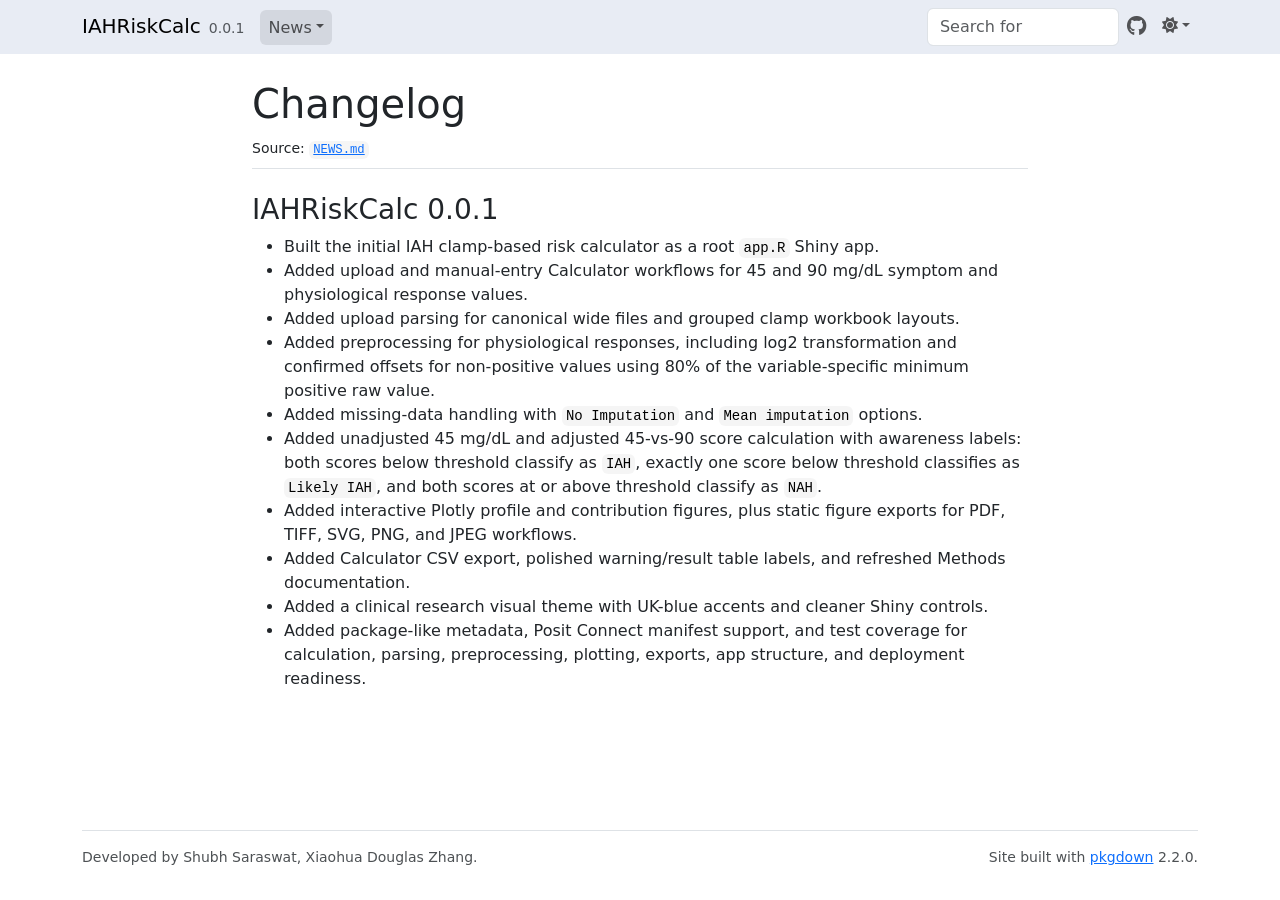
==== commit 3979f50c: "Deploying to gh-pages from @ ZhangLabUKY/IAHRiskCalc@5bc16b6147603b59cc629d4a589a0569ee616a53 🚀" ====
--- a/news/index.html
+++ b/news/index.html
@@ -47,7 +47,7 @@
 <li>Added upload parsing for canonical wide files and grouped clamp workbook layouts.</li>
 <li>Added preprocessing for physiological responses, including log2 transformation and confirmed offsets for non-positive values using 80% of the variable-specific minimum positive raw value.</li>
 <li>Added missing-data handling with <code>No Imputation</code> and <code>Mean imputation</code> options.</li>
-<li>Added unadjusted 45 mg/dL and adjusted 45-vs-90 score calculation with <code>IAH</code>, <code>Likely IAH</code>, <code>NAH</code>, and unable-to-calculate result labels.</li>
+<li>Added unadjusted 45 mg/dL and adjusted 45-vs-90 score calculation with awareness labels: both scores below threshold classify as <code>IAH</code>, exactly one score below threshold classifies as <code>Likely IAH</code>, and both scores at or above threshold classify as <code>NAH</code>.</li>
 <li>Added interactive Plotly profile and contribution figures, plus static figure exports for PDF, TIFF, SVG, PNG, and JPEG workflows.</li>
 <li>Added Calculator CSV export, polished warning/result table labels, and refreshed Methods documentation.</li>
 <li>Added a clinical research visual theme with UK-blue accents and cleaner Shiny controls.</li>
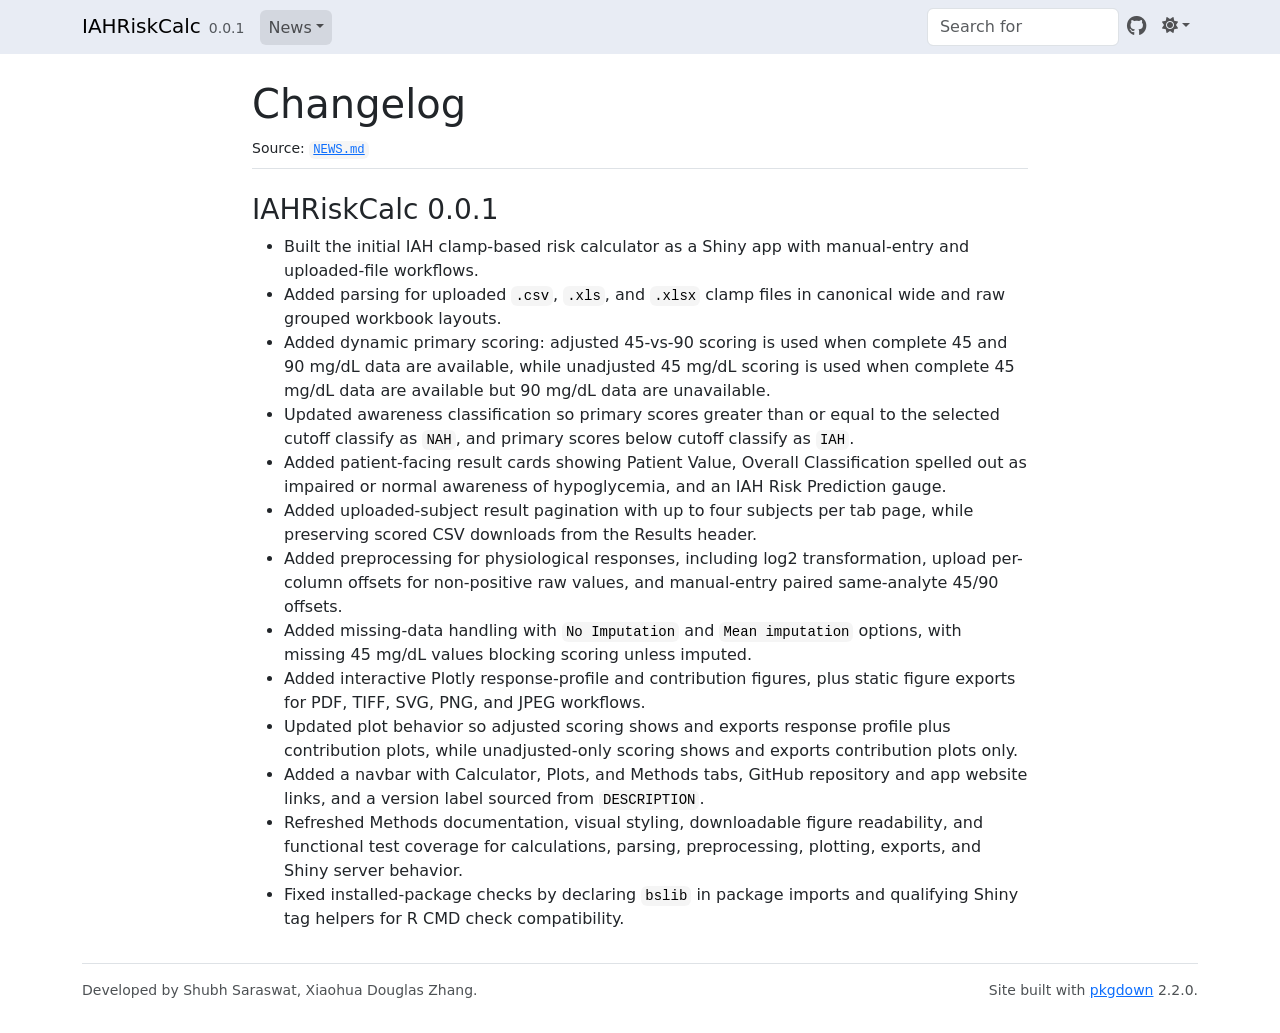
==== commit a6d9c48e: "Deploying to gh-pages from @ ZhangLabUKY/IAHRiskCalc@42b10cce42bee8217788b58f9759c7fd905e25bb 🚀" ====
--- a/news/index.html
+++ b/news/index.html
@@ -42,16 +42,19 @@
 
     <div class="section level2">
 <h2 class="pkg-version" data-toc-text="0.0.1" id="iahriskcalc-001">IAHRiskCalc 0.0.1<a class="anchor" aria-label="anchor" href="#iahriskcalc-001"></a></h2>
-<ul><li>Built the initial IAH clamp-based risk calculator as a root <code>app.R</code> Shiny app.</li>
-<li>Added upload and manual-entry Calculator workflows for 45 and 90 mg/dL symptom and physiological response values.</li>
-<li>Added upload parsing for canonical wide files and grouped clamp workbook layouts.</li>
-<li>Added preprocessing for physiological responses, including log2 transformation and confirmed offsets for non-positive values using 80% of the variable-specific minimum positive raw value.</li>
-<li>Added missing-data handling with <code>No Imputation</code> and <code>Mean imputation</code> options.</li>
-<li>Added unadjusted 45 mg/dL and adjusted 45-vs-90 score calculation with awareness labels: both scores below threshold classify as <code>IAH</code>, exactly one score below threshold classifies as <code>Likely IAH</code>, and both scores at or above threshold classify as <code>NAH</code>.</li>
-<li>Added interactive Plotly profile and contribution figures, plus static figure exports for PDF, TIFF, SVG, PNG, and JPEG workflows.</li>
-<li>Added Calculator CSV export, polished warning/result table labels, and refreshed Methods documentation.</li>
-<li>Added a clinical research visual theme with UK-blue accents and cleaner Shiny controls.</li>
-<li>Added package-like metadata, Posit Connect manifest support, and test coverage for calculation, parsing, preprocessing, plotting, exports, app structure, and deployment readiness.</li>
+<ul><li>Built the initial IAH clamp-based risk calculator as a Shiny app with manual-entry and uploaded-file workflows.</li>
+<li>Added parsing for uploaded <code>.csv</code>, <code>.xls</code>, and <code>.xlsx</code> clamp files in canonical wide and raw grouped workbook layouts.</li>
+<li>Added dynamic primary scoring: adjusted 45-vs-90 scoring is used when complete 45 and 90 mg/dL data are available, while unadjusted 45 mg/dL scoring is used when complete 45 mg/dL data are available but 90 mg/dL data are unavailable.</li>
+<li>Updated awareness classification so primary scores greater than or equal to the selected cutoff classify as <code>NAH</code>, and primary scores below cutoff classify as <code>IAH</code>.</li>
+<li>Added patient-facing result cards showing Patient Value, Overall Classification spelled out as impaired or normal awareness of hypoglycemia, and an IAH Risk Prediction gauge.</li>
+<li>Added uploaded-subject result pagination with up to four subjects per tab page, while preserving scored CSV downloads from the Results header.</li>
+<li>Added preprocessing for physiological responses, including log2 transformation, upload per-column offsets for non-positive raw values, and manual-entry paired same-analyte 45/90 offsets.</li>
+<li>Added missing-data handling with <code>No Imputation</code> and <code>Mean imputation</code> options, with missing 45 mg/dL values blocking scoring unless imputed.</li>
+<li>Added interactive Plotly response-profile and contribution figures, plus static figure exports for PDF, TIFF, SVG, PNG, and JPEG workflows.</li>
+<li>Updated plot behavior so adjusted scoring shows and exports response profile plus contribution plots, while unadjusted-only scoring shows and exports contribution plots only.</li>
+<li>Added a navbar with Calculator, Plots, and Methods tabs, GitHub repository and app website links, and a version label sourced from <code>DESCRIPTION</code>.</li>
+<li>Refreshed Methods documentation, visual styling, downloadable figure readability, and functional test coverage for calculations, parsing, preprocessing, plotting, exports, and Shiny server behavior.</li>
+<li>Fixed installed-package checks by declaring <code>bslib</code> in package imports and qualifying Shiny tag helpers for R CMD check compatibility.</li>
 </ul></div>
   </main></div>
 
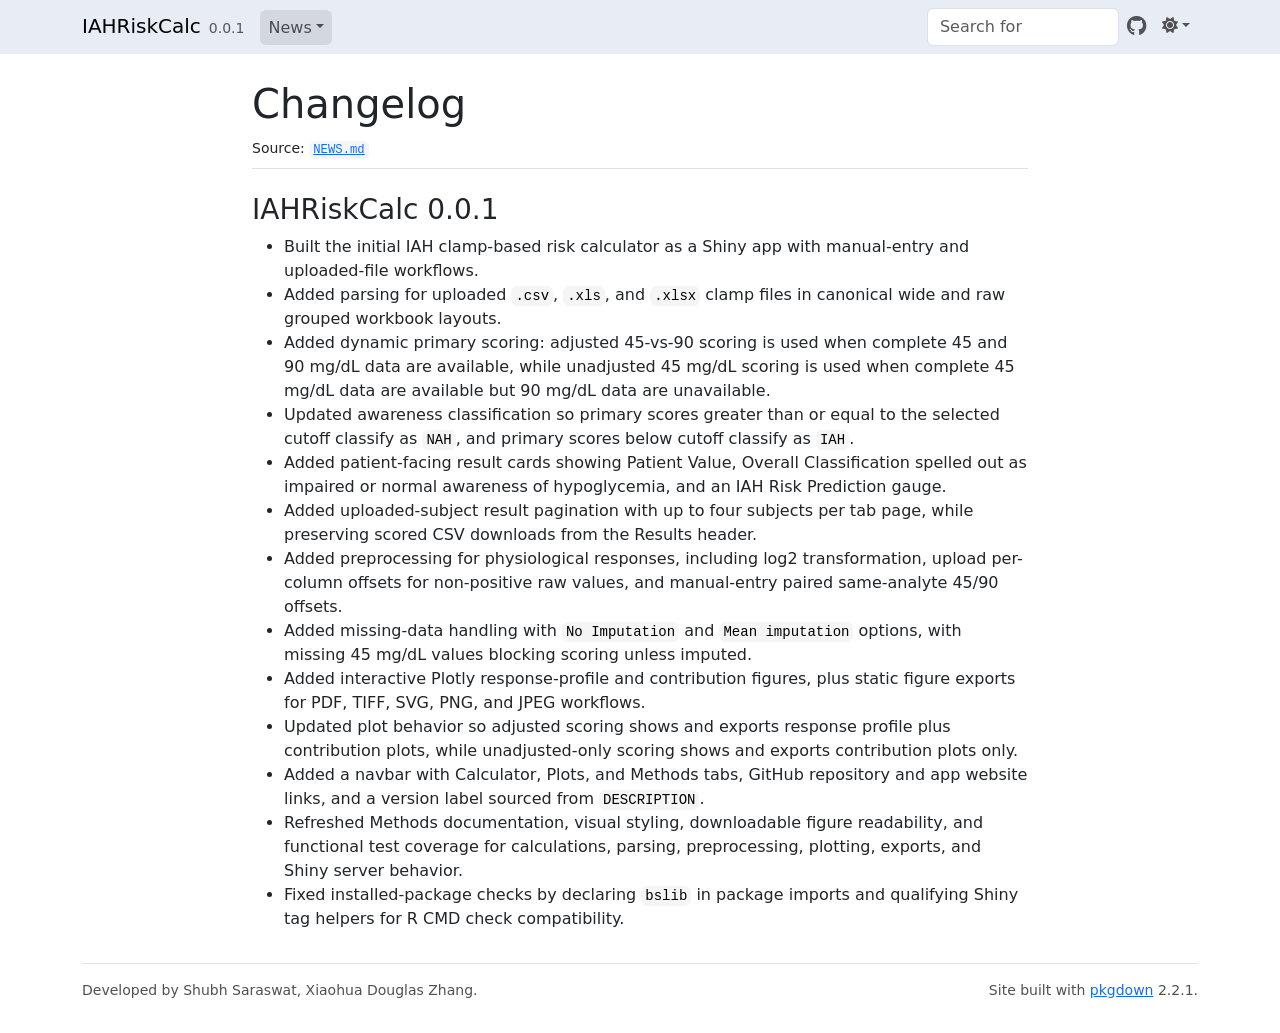
==== commit 16ee18c3: "Deploying to gh-pages from @ ZhangLabUKY/IAHRiskCalc@7bd5c4a021cb6f8254278bf3da6e3c2d98c8b4c0 🚀" ====
--- a/news/index.html
+++ b/news/index.html
@@ -64,7 +64,7 @@
 </div>
 
 <div class="pkgdown-footer-right">
-  <p>Site built with <a href="https://pkgdown.r-lib.org/" class="external-link">pkgdown</a> 2.2.0.</p>
+  <p>Site built with <a href="https://pkgdown.r-lib.org/" class="external-link">pkgdown</a> 2.2.1.</p>
 </div>
 
     </footer></div>
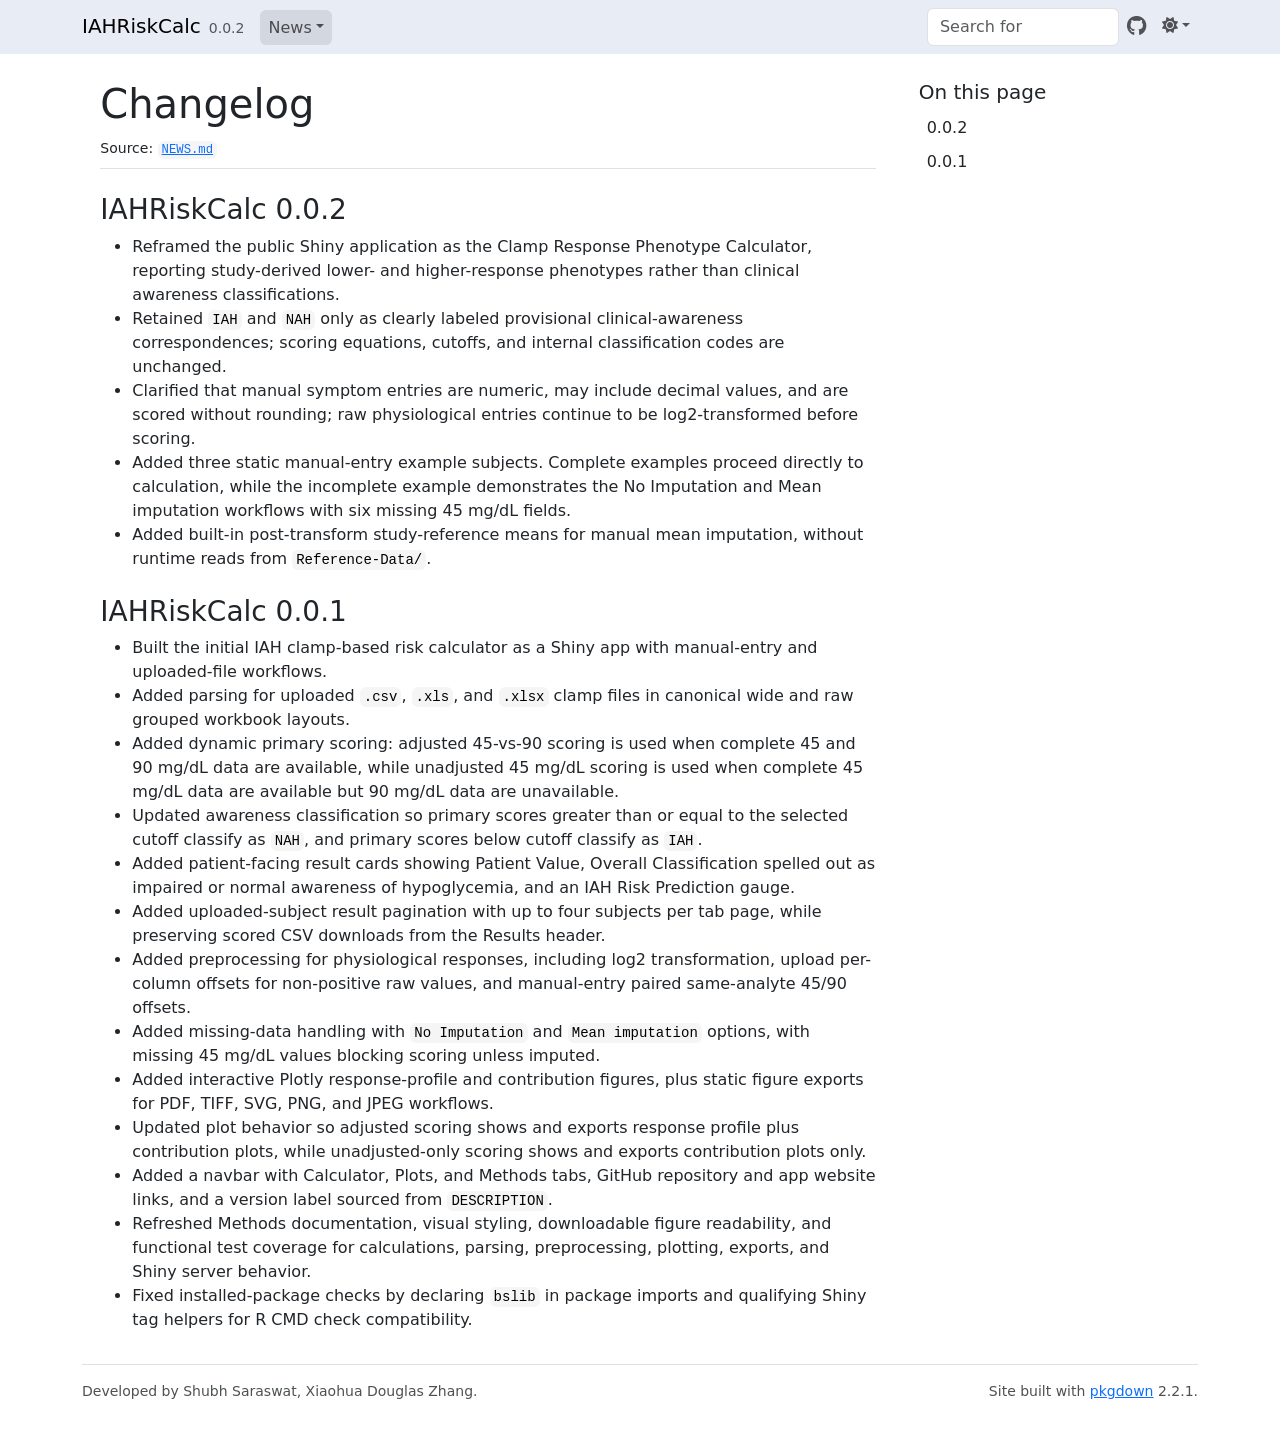
==== commit aeffea17: "Deploying to gh-pages from @ ZhangLabUKY/IAHRiskCalc@9bb24a4febf56ba37e023815daa2d082d6099e9e 🚀" ====
--- a/news/index.html
+++ b/news/index.html
@@ -7,7 +7,7 @@
 
     <a class="navbar-brand me-2" href="../index.html">IAHRiskCalc</a>
 
-    <small class="nav-text text-muted me-auto" data-bs-toggle="tooltip" data-bs-placement="bottom" title="Released version">0.0.1</small>
+    <small class="nav-text text-muted me-auto" data-bs-toggle="tooltip" data-bs-placement="bottom" title="Released version">0.0.2</small>
 
 
     <button class="navbar-toggler" type="button" data-bs-toggle="collapse" data-bs-target="#navbar" aria-controls="navbar" aria-expanded="false" aria-label="Toggle navigation">
@@ -41,6 +41,14 @@
     </div>
 
     <div class="section level2">
+<h2 class="pkg-version" data-toc-text="0.0.2" id="iahriskcalc-002">IAHRiskCalc 0.0.2<a class="anchor" aria-label="anchor" href="#iahriskcalc-002"></a></h2>
+<ul><li>Reframed the public Shiny application as the Clamp Response Phenotype Calculator, reporting study-derived lower- and higher-response phenotypes rather than clinical awareness classifications.</li>
+<li>Retained <code>IAH</code> and <code>NAH</code> only as clearly labeled provisional clinical-awareness correspondences; scoring equations, cutoffs, and internal classification codes are unchanged.</li>
+<li>Clarified that manual symptom entries are numeric, may include decimal values, and are scored without rounding; raw physiological entries continue to be log2-transformed before scoring.</li>
+<li>Added three static manual-entry example subjects. Complete examples proceed directly to calculation, while the incomplete example demonstrates the No Imputation and Mean imputation workflows with six missing 45 mg/dL fields.</li>
+<li>Added built-in post-transform study-reference means for manual mean imputation, without runtime reads from <code>Reference-Data/</code>.</li>
+</ul></div>
+    <div class="section level2">
 <h2 class="pkg-version" data-toc-text="0.0.1" id="iahriskcalc-001">IAHRiskCalc 0.0.1<a class="anchor" aria-label="anchor" href="#iahriskcalc-001"></a></h2>
 <ul><li>Built the initial IAH clamp-based risk calculator as a Shiny app with manual-entry and uploaded-file workflows.</li>
 <li>Added parsing for uploaded <code>.csv</code>, <code>.xls</code>, and <code>.xlsx</code> clamp files in canonical wide and raw grouped workbook layouts.</li>
@@ -56,7 +64,8 @@
 <li>Refreshed Methods documentation, visual styling, downloadable figure readability, and functional test coverage for calculations, parsing, preprocessing, plotting, exports, and Shiny server behavior.</li>
 <li>Fixed installed-package checks by declaring <code>bslib</code> in package imports and qualifying Shiny tag helpers for R CMD check compatibility.</li>
 </ul></div>
-  </main></div>
+  </main><aside class="col-md-3"><nav id="toc" aria-label="Table of contents"><h2>On this page</h2>
+    </nav></aside></div>
 
 
     <footer><div class="pkgdown-footer-left">
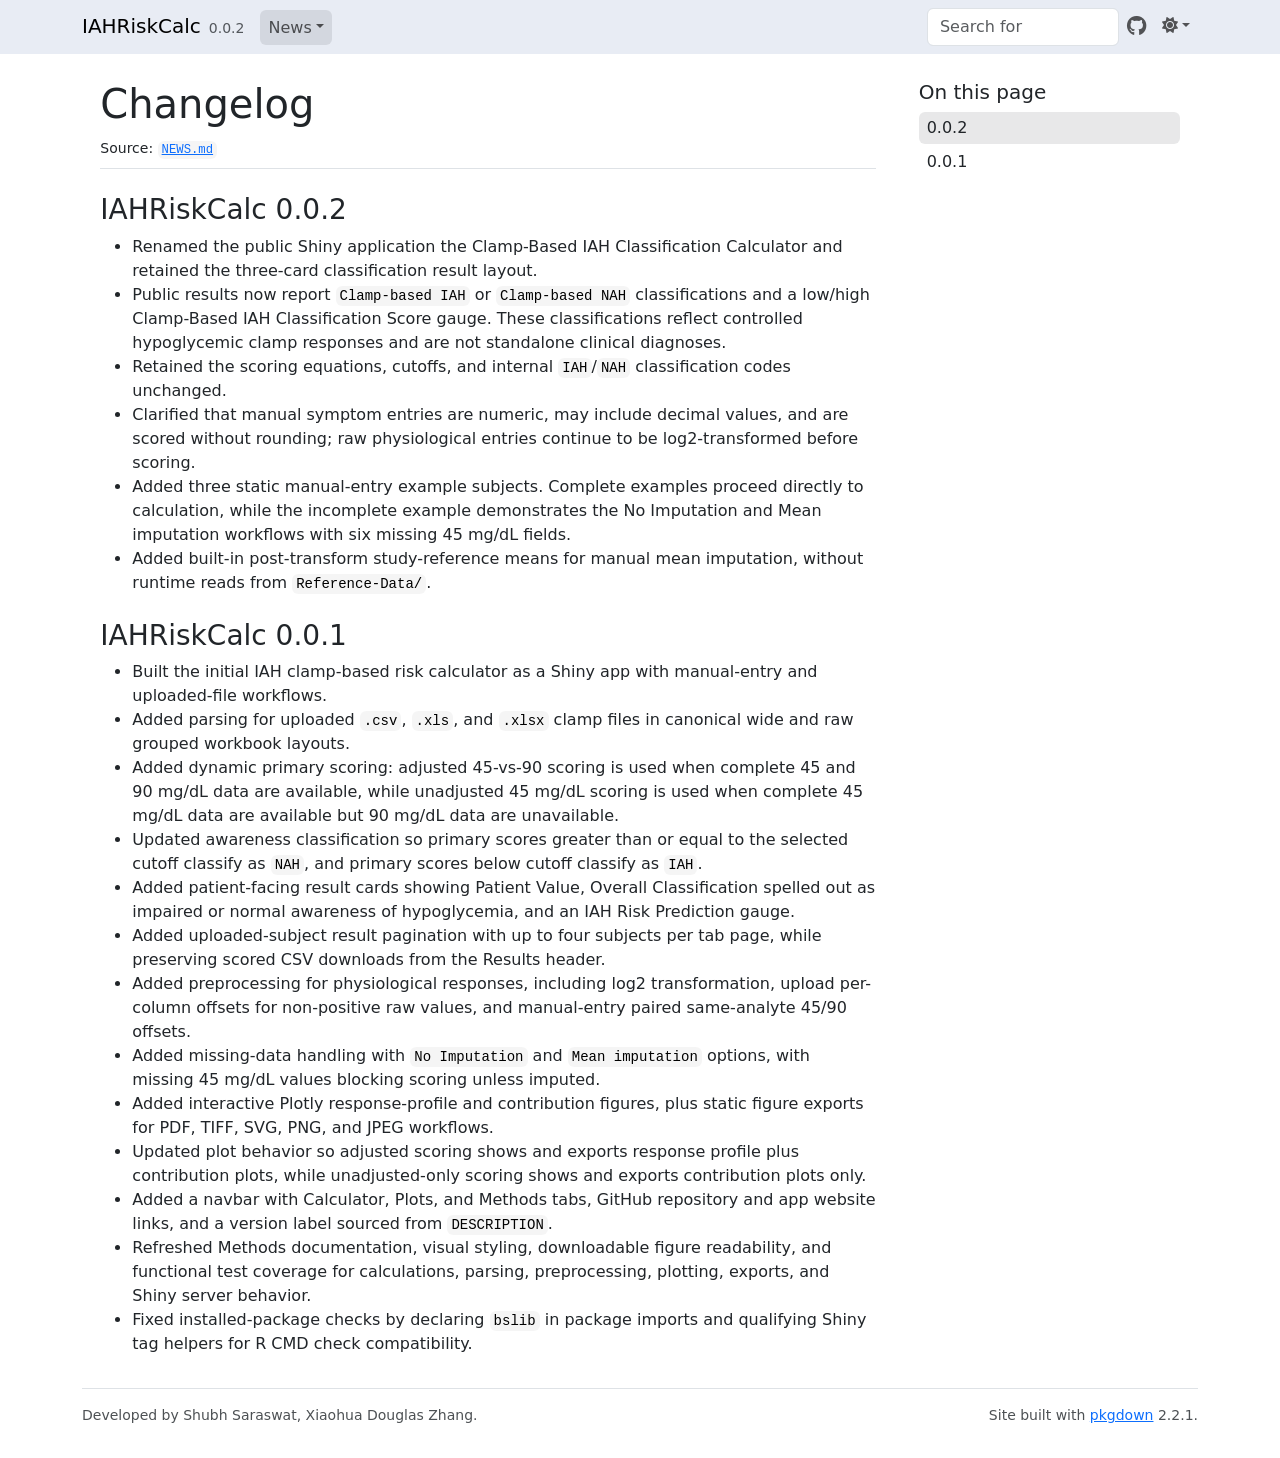
==== commit f051be52: "Deploying to gh-pages from @ ZhangLabUKY/IAHRiskCalc@ee92e5ad29768887bf9971eebeb84ce7d8715376 🚀" ====
--- a/news/index.html
+++ b/news/index.html
@@ -42,8 +42,9 @@
 
     <div class="section level2">
 <h2 class="pkg-version" data-toc-text="0.0.2" id="iahriskcalc-002">IAHRiskCalc 0.0.2<a class="anchor" aria-label="anchor" href="#iahriskcalc-002"></a></h2>
-<ul><li>Reframed the public Shiny application as the Clamp Response Phenotype Calculator, reporting study-derived lower- and higher-response phenotypes rather than clinical awareness classifications.</li>
-<li>Retained <code>IAH</code> and <code>NAH</code> only as clearly labeled provisional clinical-awareness correspondences; scoring equations, cutoffs, and internal classification codes are unchanged.</li>
+<ul><li>Renamed the public Shiny application the Clamp-Based IAH Classification Calculator and retained the three-card classification result layout.</li>
+<li>Public results now report <code>Clamp-based IAH</code> or <code>Clamp-based NAH</code> classifications and a low/high Clamp-Based IAH Classification Score gauge. These classifications reflect controlled hypoglycemic clamp responses and are not standalone clinical diagnoses.</li>
+<li>Retained the scoring equations, cutoffs, and internal <code>IAH</code>/<code>NAH</code> classification codes unchanged.</li>
 <li>Clarified that manual symptom entries are numeric, may include decimal values, and are scored without rounding; raw physiological entries continue to be log2-transformed before scoring.</li>
 <li>Added three static manual-entry example subjects. Complete examples proceed directly to calculation, while the incomplete example demonstrates the No Imputation and Mean imputation workflows with six missing 45 mg/dL fields.</li>
 <li>Added built-in post-transform study-reference means for manual mean imputation, without runtime reads from <code>Reference-Data/</code>.</li>
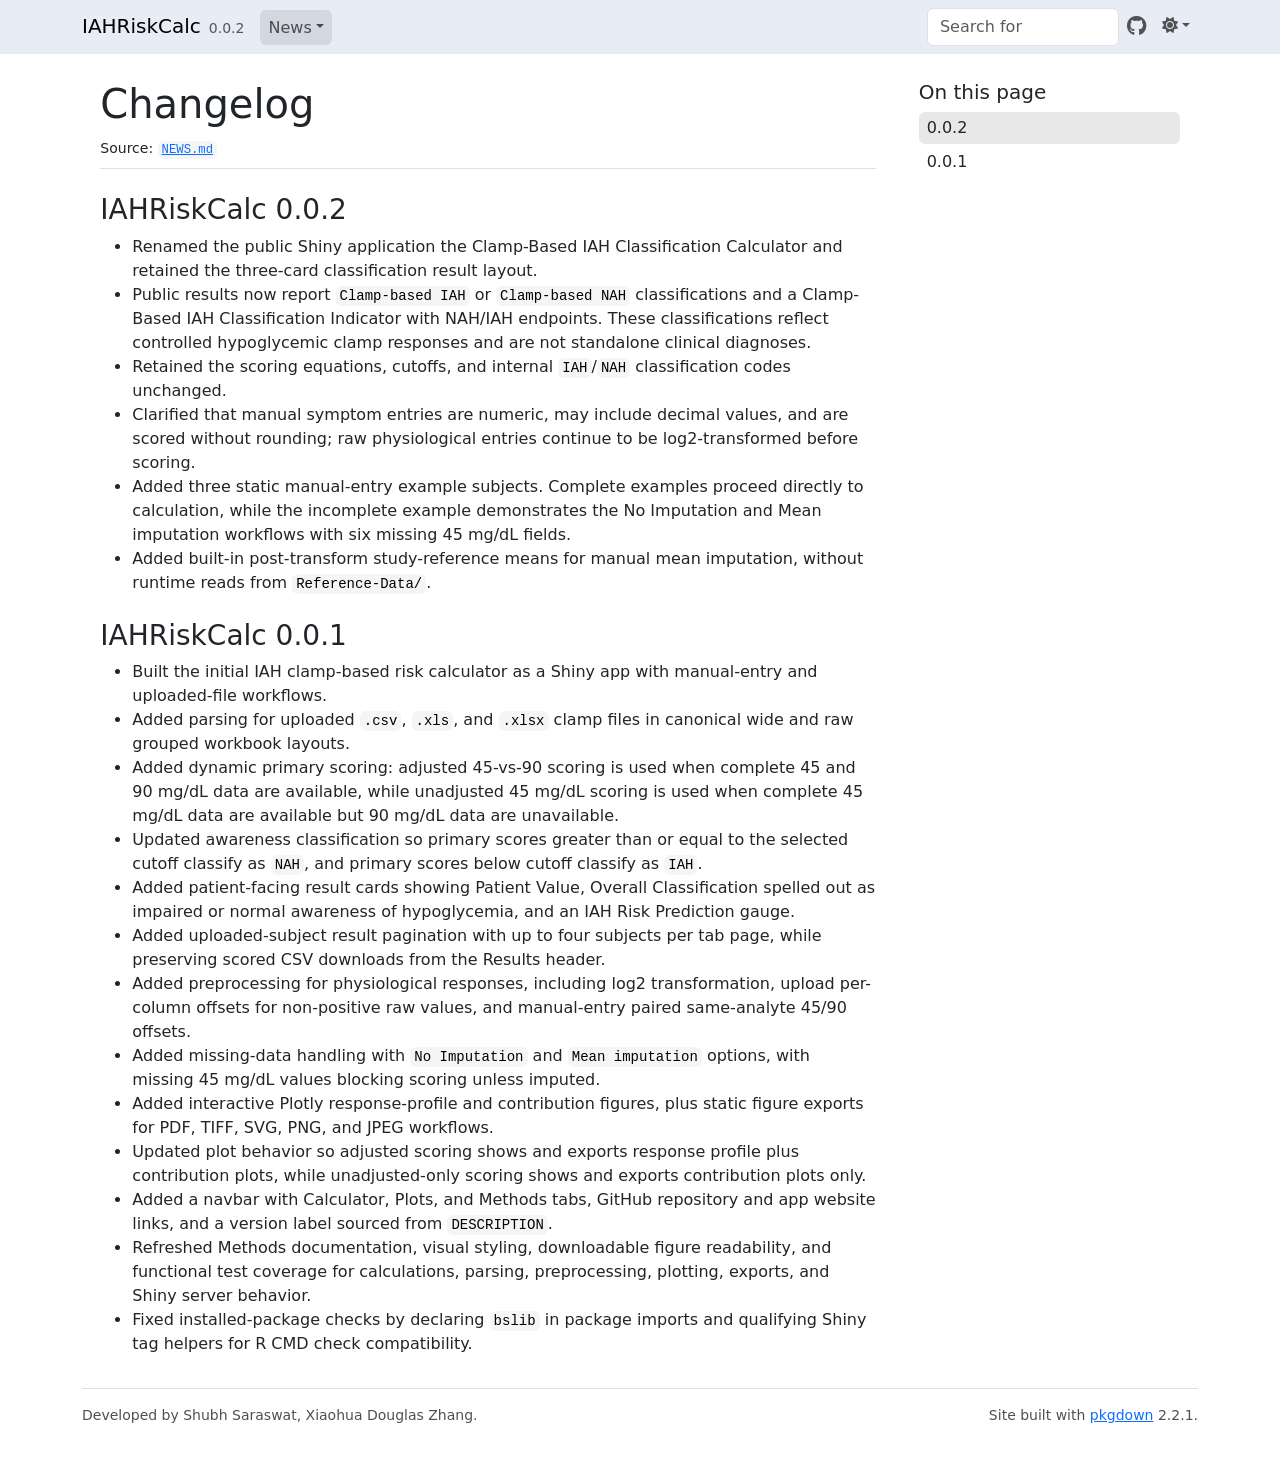
==== commit 0ff83c28: "Deploying to gh-pages from @ ZhangLabUKY/IAHRiskCalc@323cb7bf25cd281642e26ff67d4e16603bf81a8f 🚀" ====
--- a/news/index.html
+++ b/news/index.html
@@ -43,7 +43,7 @@
     <div class="section level2">
 <h2 class="pkg-version" data-toc-text="0.0.2" id="iahriskcalc-002">IAHRiskCalc 0.0.2<a class="anchor" aria-label="anchor" href="#iahriskcalc-002"></a></h2>
 <ul><li>Renamed the public Shiny application the Clamp-Based IAH Classification Calculator and retained the three-card classification result layout.</li>
-<li>Public results now report <code>Clamp-based IAH</code> or <code>Clamp-based NAH</code> classifications and a low/high Clamp-Based IAH Classification Score gauge. These classifications reflect controlled hypoglycemic clamp responses and are not standalone clinical diagnoses.</li>
+<li>Public results now report <code>Clamp-based IAH</code> or <code>Clamp-based NAH</code> classifications and a Clamp-Based IAH Classification Indicator with NAH/IAH endpoints. These classifications reflect controlled hypoglycemic clamp responses and are not standalone clinical diagnoses.</li>
 <li>Retained the scoring equations, cutoffs, and internal <code>IAH</code>/<code>NAH</code> classification codes unchanged.</li>
 <li>Clarified that manual symptom entries are numeric, may include decimal values, and are scored without rounding; raw physiological entries continue to be log2-transformed before scoring.</li>
 <li>Added three static manual-entry example subjects. Complete examples proceed directly to calculation, while the incomplete example demonstrates the No Imputation and Mean imputation workflows with six missing 45 mg/dL fields.</li>
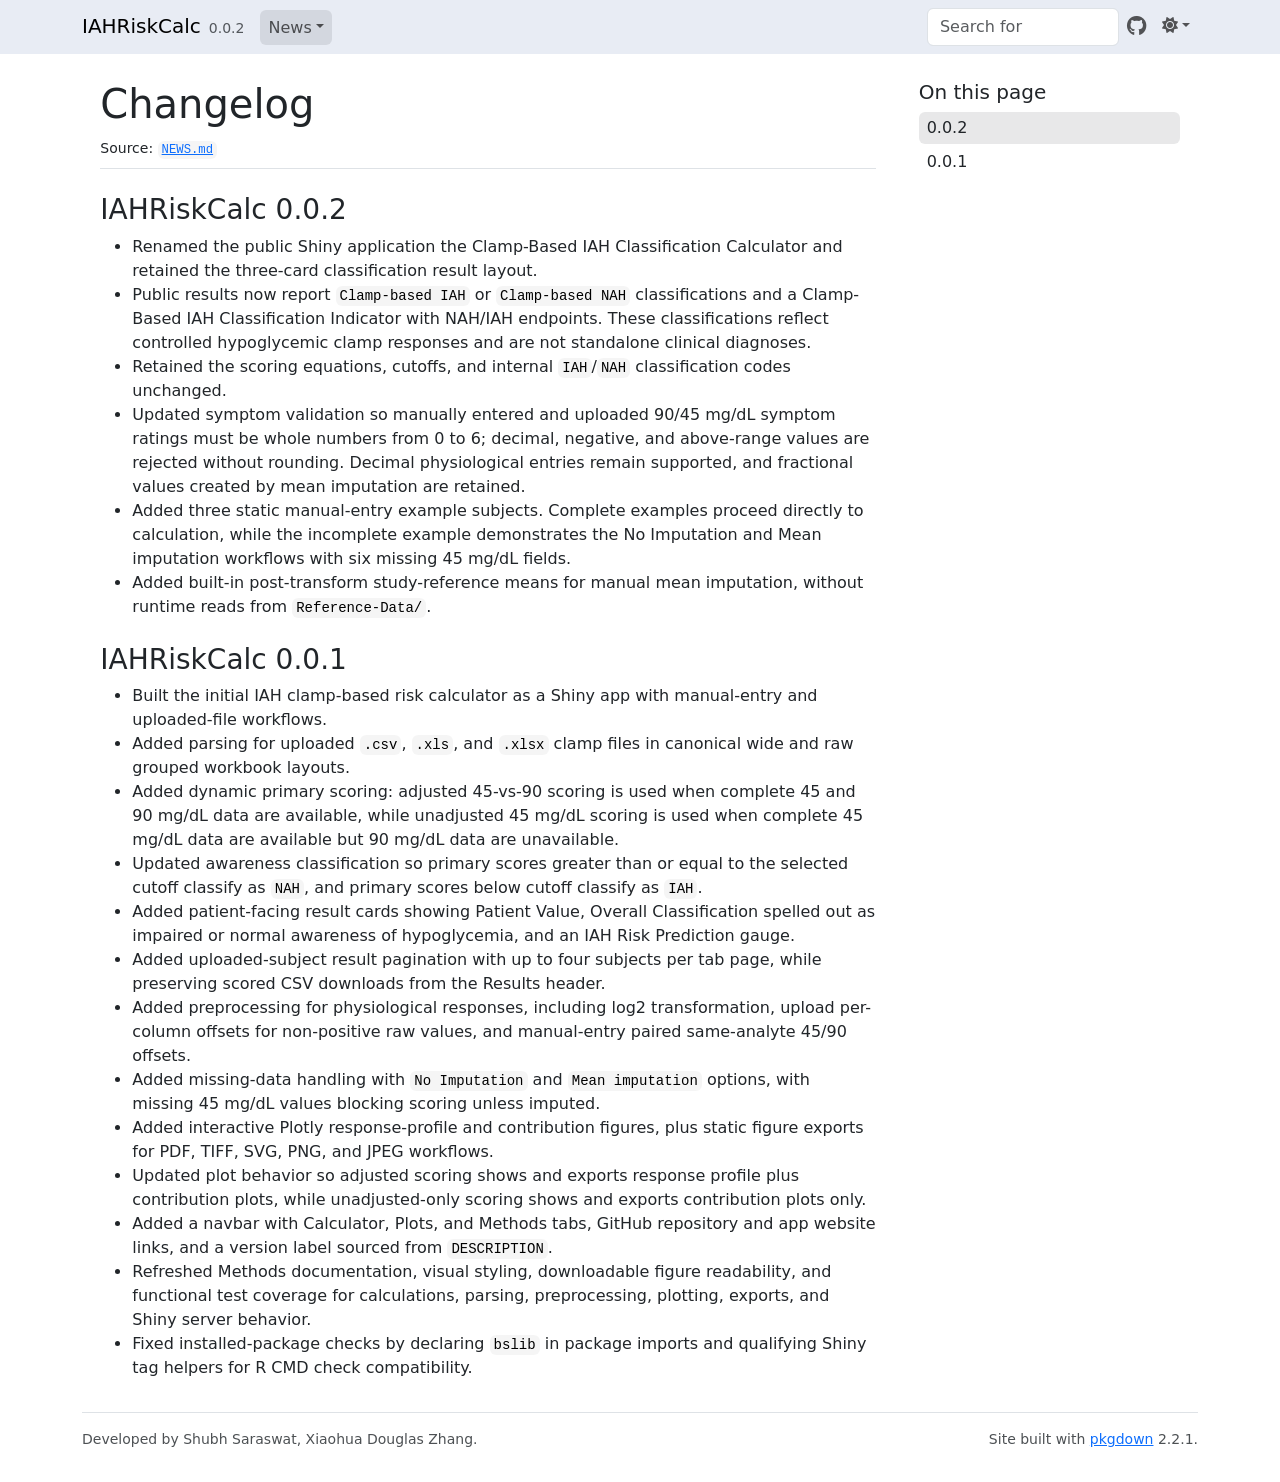
==== commit a5eb36f5: "Deploying to gh-pages from @ ZhangLabUKY/IAHRiskCalc@b5c4fb0d469d951bbd75caab77d9ca416924fba5 🚀" ====
--- a/news/index.html
+++ b/news/index.html
@@ -45,7 +45,7 @@
 <ul><li>Renamed the public Shiny application the Clamp-Based IAH Classification Calculator and retained the three-card classification result layout.</li>
 <li>Public results now report <code>Clamp-based IAH</code> or <code>Clamp-based NAH</code> classifications and a Clamp-Based IAH Classification Indicator with NAH/IAH endpoints. These classifications reflect controlled hypoglycemic clamp responses and are not standalone clinical diagnoses.</li>
 <li>Retained the scoring equations, cutoffs, and internal <code>IAH</code>/<code>NAH</code> classification codes unchanged.</li>
-<li>Clarified that manual symptom entries are numeric, may include decimal values, and are scored without rounding; raw physiological entries continue to be log2-transformed before scoring.</li>
+<li>Updated symptom validation so manually entered and uploaded 90/45 mg/dL symptom ratings must be whole numbers from 0 to 6; decimal, negative, and above-range values are rejected without rounding. Decimal physiological entries remain supported, and fractional values created by mean imputation are retained.</li>
 <li>Added three static manual-entry example subjects. Complete examples proceed directly to calculation, while the incomplete example demonstrates the No Imputation and Mean imputation workflows with six missing 45 mg/dL fields.</li>
 <li>Added built-in post-transform study-reference means for manual mean imputation, without runtime reads from <code>Reference-Data/</code>.</li>
 </ul></div>
